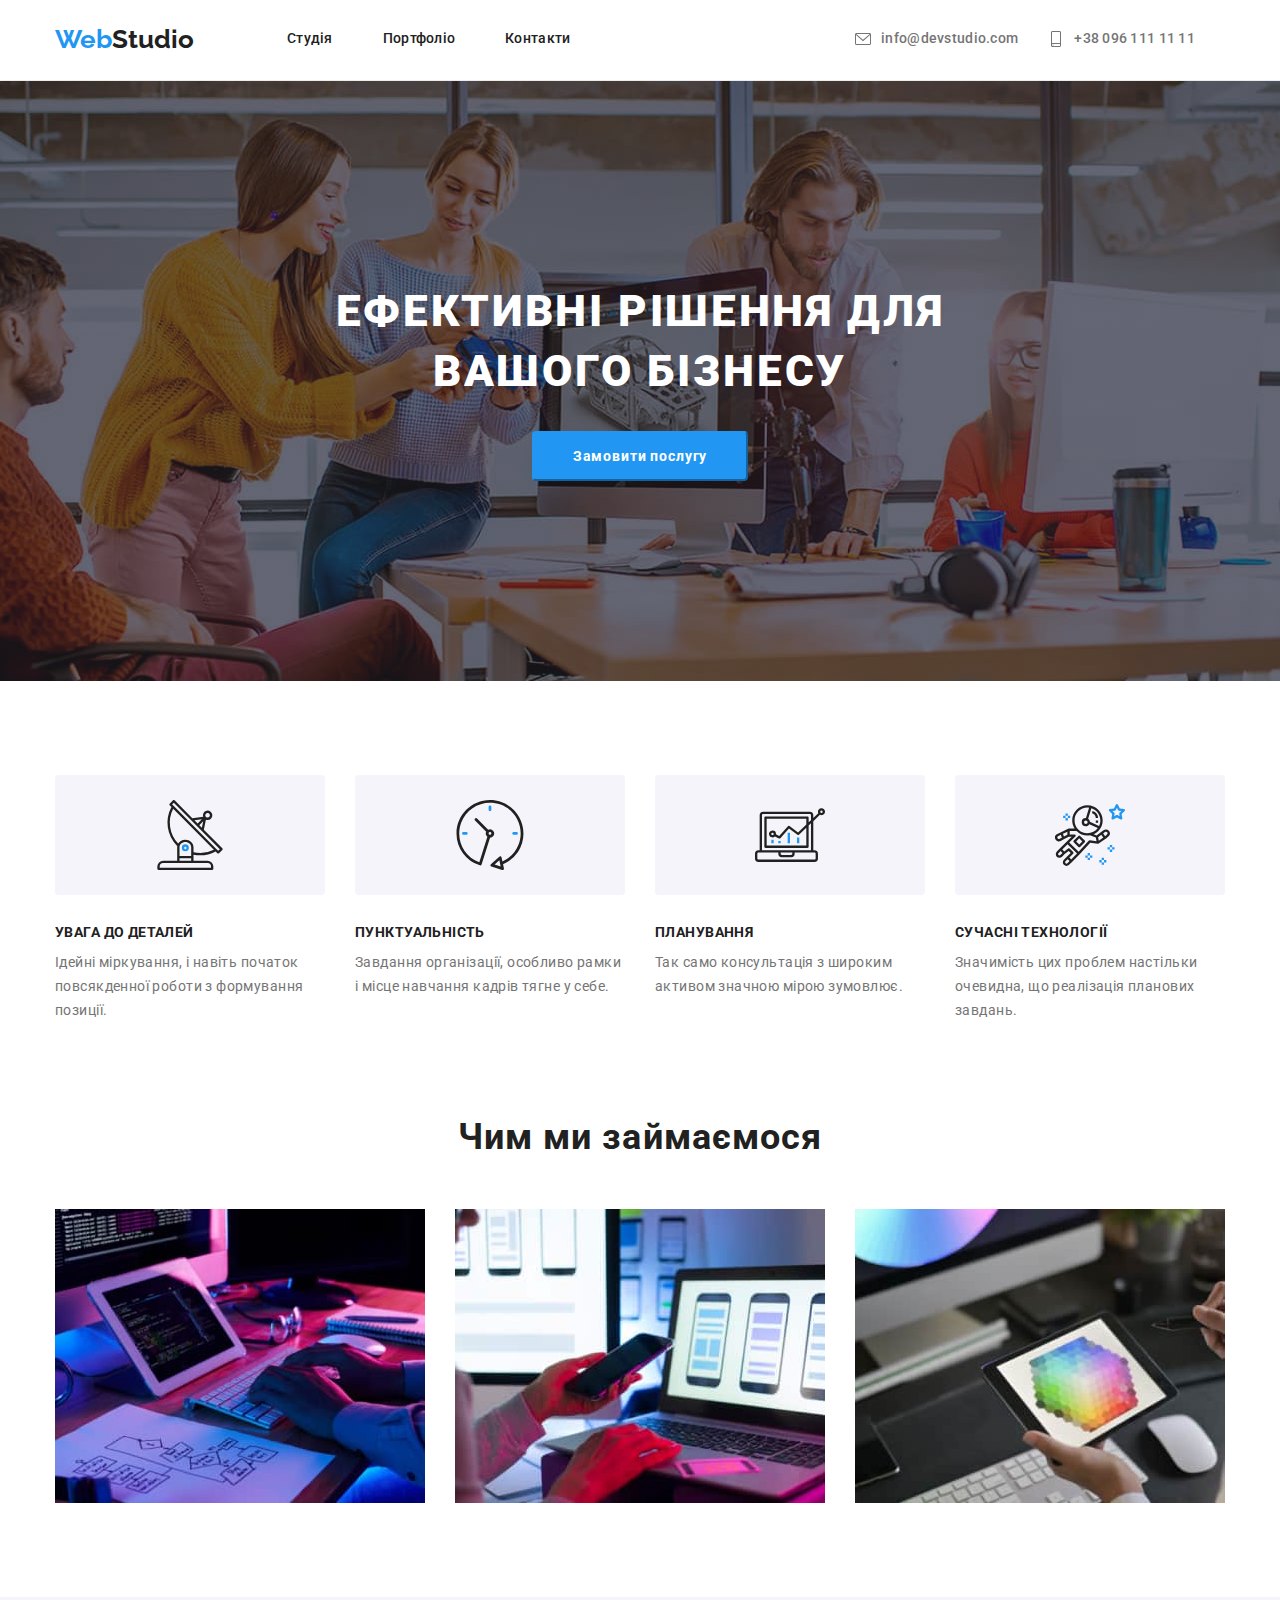
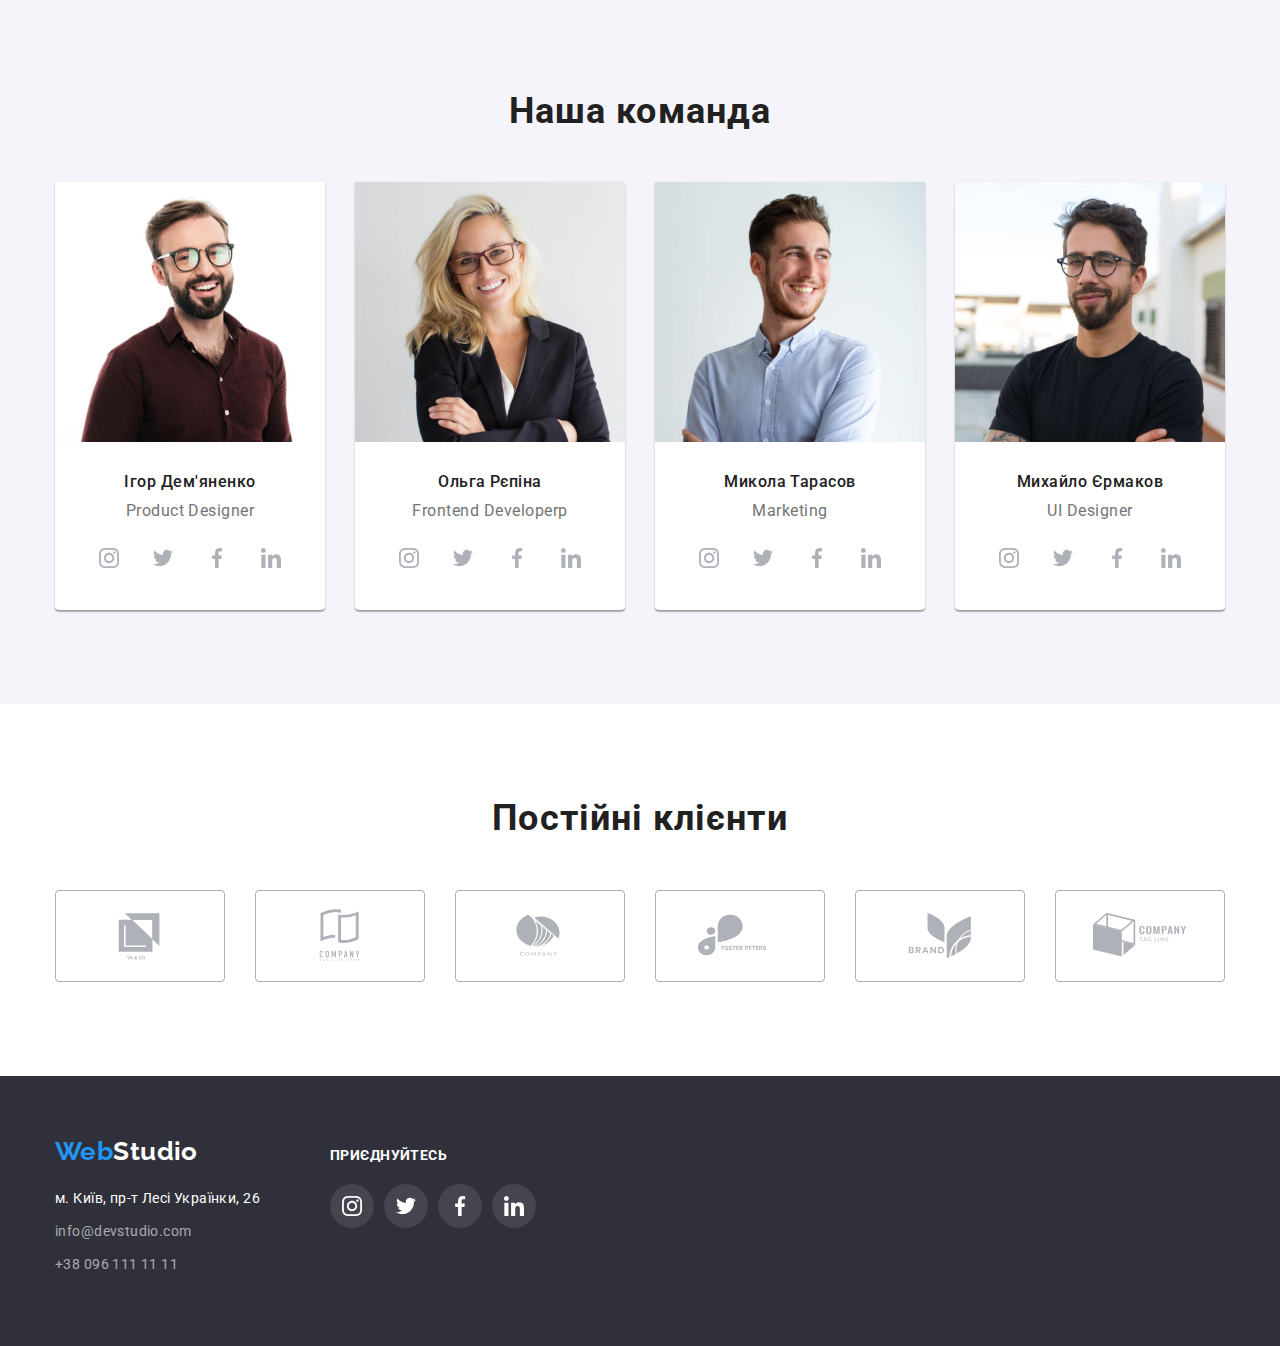
==== index.html @ 7628cca7 "start" ====
<!DOCTYPE html>
<html lang="uk">

<head>
    <meta charset="UTF-8">
    <meta http-equiv="X-UA-Compatible" content="IE=edge">
    <meta name="viewport" content="width=device-width, initial-scale=1.0">
    <link rel="preconnect" href="https://fonts.googleapis.com">
    <link rel="preconnect" href="https://fonts.gstatic.com" crossorigin>
    <link
        href="https://fonts.googleapis.com/css2?family=Raleway:wght@700&family=Roboto:wght@400;500;700;900&display=swap"
        rel="stylesheet">
    <!-- Спочатку нормалізатор -->
    <link rel="stylesheet"
        href="https://cdnjs.cloudflare.com/ajax/libs/modern-normalize/1.0.0/modern-normalize.min.css">
    <!-- В нормалізаторі modern-normalize за замовчуванням заданий глобальний border-box  в своїх стилях його можна не
        вказувати. -->
    <!-- Потім мої стилі -->
    <link rel="stylesheet" href="./css/styles.css" />
    <title>WebStudio</title>
</head>

<body>
    <!------------------------------- Header ------------------->
    <header class="header">
        <div class="container">
            <div class="container-header">
                <nav class="nav-sait">
                    <a class="logo link" href="./index.html" lang="en"><span class="logo-accent">Web</span>Studio</a>
                    <ul class="nav list">
                        <li><a class="nav-link" href="./index.html">Студія</a> </li>
                        <li><a class="nav-link" href="./portfolio.html">Портфоліо</a> </li>
                        <li><a class="nav-link" href="#">Контакти</a> </li>
                    </ul>
                </nav>
                <div class="header-conect">
                    <ul class="conect list">
                        <li class="conect-item">
                            <a class="conect link" href="mailto:info@devstudio.com">
                                <svg class="conect-icon" width="16" height="16">
                                    <use href="./images/symbol-defs.svg#icon-envelope"></use>
                                </svg>info@devstudio.com</a>
                        </li>
                        <li class="conect-item">
                            <a class="conect link" href="tel:+380961111111">
                                <svg class="conect-icon" width="16" height="16">
                                    <use href="./images/symbol-defs.svg#icon-smartphone"></use>
                                </svg>+38 096 111 11 11</a>
                        </li>
                    </ul>
                    </divss=>
                </div>
            </div>
    </header>

    <main>
        <!------------------ section Hero------------------->
        <section class="hero">
            <h1 class="hero-title">Ефективні рішення для вашого бізнесу</h1>
            <button class="hero-button" type="button">Замовити послугу</button>
        </section>
        <!---------------------section benefits ------------------->
        <section class="section">
            <div class="container">
                <!-- ЗАХОВАТИ ЗАГОЛОВОК -->
                <h2 class="visually-hidden">Наші переваги</h2>
                <ul class="list benefits">
                    <li class="benefits-item icon-detail">
                        <h3 class="benefits-title">Увага до деталей</h3>
                        <p class="benefits-text">Ідейні міркування, і навіть початок повсякденної роботи з формування
                            позиції.</p>
                    </li>
                    <li class="benefits-item icon-punctuality">
                        <h3 class="benefits-title">Пунктуальність</h3>
                        <p class="benefits-text">Завдання організації, особливо рамки і місце навчання кадрів тягне у
                            себе.</p>
                    </li>
                    <li class="benefits-item icon-time">
                        <h3 class="benefits-title">Планування</h3>
                        <p class="benefits-text">Так само консультація з широким активом значною мірою зумовлює.</p>
                    </li>
                    <li class="benefits-item icon-tech">
                        <h3 class="benefits-title">Сучасні технології</h3>
                        <p class="benefits-text">Значимість цих проблем настільки очевидна, що реалізація планових
                            завдань.</p>
                    </li>
                </ul>
            </div>
        </section>

        <!-- --------------------------about ------------------------>
        <section class="section about">
            <div class="container">
                <h2 class="about-title">Чим ми займаємося</h2>
                <ul class="about list">
                    <li><img src="./images/box1.jpg" alt="компютер" width="370"></li>
                    <li><img src="./images/box2.jpg" alt="телефон" width="370"></li>
                    <li><img src="./images/box3.jpg" alt="планшет" width="370"></li>
                </ul>
            </div>
        </section>


        <!-- ----------------------- team --------------------------- -->
        <section class="section team">
            <div class="container">
                <h2 class="team-title">Наша команда</h2>
                <ul class=" team list">
                    <li class="card-item">
                        <img src="./images/foto1.jpg" alt="фото-дизайнера" width="270">
                        <div class="card">
                            <h3 class="team-user-name">Ігор Дем'яненко</h3>
                            <p class="team-user">Product Designer</p>
                            <!-- список соц мереж -->
                            <ul class="soc list">
                                <li class="team-soc-item">
                                    <a class="team-soc-link" href="#">
                                        <svg class="soc-icon" with="20" height="20">
                                            <use href="./images/symbol-defs.svg#icon-instagram"></use>
                                        </svg>
                                    </a>
                                </li>
                                <li class="team-soc-item">
                                    <a class="team-soc-link" href="#">
                                        <svg class="soc-icon" with="20" height="20">
                                            <use href="./images/symbol-defs.svg#icon-twitter"></use>
                                        </svg>
                                    </a>
                                </li>
                                <li class="team-soc-item">
                                    <a class="team-soc-link" href="#">
                                        <svg class="soc-icon" with="20" height="20">
                                            <use href="./images/symbol-defs.svg#icon-facebook"></use>
                                        </svg>
                                    </a>
                                </li>
                                <li class="team-soc-item">
                                    <a class="team-soc-link" href="#">
                                        <svg class="soc-icon" with="20" height="20">
                                            <use href="./images/symbol-defs.svg#icon-linkedin"></use>
                                        </svg>
                                    </a>
                                </li>
                            </ul>
                        </div>
                    </li>
                    <li class="card-item">
                        <img src="./images/foto2.jpg" alt="фото-розробника" width="270">
                        <div class="card">
                            <h3 class="team-user-name">Ольга Рєпіна</h3>
                            <p class="team-user">Frontend Developerp</p>
                            <!-- список соц мереж -->
                            <div>
                                <ul class="soc list">
                                    <li class="team-soc-item">
                                        <a class="team-soc-link" href="#">
                                            <svg class="soc-icon" with="20" height="20">
                                                <use href="./images/symbol-defs.svg#icon-instagram"></use>
                                            </svg>
                                        </a>
                                    </li>
                                    <li class="team-soc-item">
                                        <a class="team-soc-link" href="#">
                                            <svg class="soc-icon" with="20" height="20">
                                                <use href="./images/symbol-defs.svg#icon-twitter"></use>
                                            </svg>
                                        </a>
                                    </li>
                                    <li class="team-soc-item">
                                        <a class="team-soc-link" href="#">
                                            <svg class="soc-icon" with="20" height="20">
                                                <use href="./images/symbol-defs.svg#icon-facebook"></use>
                                            </svg>
                                        </a>
                                    </li>
                                    <li class="team-soc-item">
                                        <a class="team-soc-link" href="#">
                                            <svg class="soc-icon" with="20" height="20">
                                                <use href="./images/symbol-defs.svg#icon-linkedin"></use>
                                            </svg>
                                        </a>
                                    </li>
                                </ul>
                            </div>
                    </li>
                    <li class="card-item">
                        <img src="./images/foto3.jpg" alt="фото-маркетолога" width="270">
                        <div class="card">
                            <h3 class="team-user-name">Микола Тарасов</h3>
                            <p class="team-user">Marketing</p>
                            <!-- список соц мереж -->
                            <div>
                                <ul class="soc list">
                                    <li class="team-soc-item">
                                        <a class="team-soc-link" href="#">
                                            <svg class="soc-icon" with="20" height="20">
                                                <use href="./images/symbol-defs.svg#icon-instagram"></use>
                                            </svg>
                                        </a>
                                    </li>
                                    <li class="team-soc-item">
                                        <a class="team-soc-link" href="#">
                                            <svg class="soc-icon" with="20" height="20">
                                                <use href="./images/symbol-defs.svg#icon-twitter"></use>
                                            </svg>
                                        </a>
                                    </li>
                                    <li class="team-soc-item">
                                        <a class="team-soc-link" href="#">
                                            <svg class="soc-icon" with="20" height="20">
                                                <use href="./images/symbol-defs.svg#icon-facebook"></use>
                                            </svg>
                                        </a>
                                    </li>
                                    <li class="team-soc-item">
                                        <a class="team-soc-link" href="#">
                                            <svg class="soc-icon" with="20" height="20">
                                                <use href="./images/symbol-defs.svg#icon-linkedin"></use>
                                            </svg>
                                        </a>
                                    </li>
                                </ul>
                            </div>
                        </div>
                    </li>
                    <li class="card-item">
                        <img src="./images/foto4.jpg" alt="фото-дизайнера-юай" width="270">
                        <div class="card">
                            <h3 class="team-user-name">Михайло Єрмаков</h3>
                            <p class="team-user">UI Designer</p>
                            <!-- список соц мереж -->
                            <div>
                                <ul class="soc list">
                                    <li class="team-soc-item">
                                        <a class="team-soc-link" href="#">
                                            <svg class="soc-icon" with="20" height="20">
                                                <use href="./images/symbol-defs.svg#icon-instagram"></use>
                                            </svg>
                                        </a>
                                    </li>
                                    <li class="team-soc-item">
                                        <a class="team-soc-link" href="#">
                                            <svg class="soc-icon" with="20" height="20">
                                                <use href="./images/symbol-defs.svg#icon-twitter"></use>
                                            </svg>
                                        </a>
                                    </li>
                                    <li class="team-soc-item">
                                        <a class="team-soc-link" href="#">
                                            <svg class="soc-icon" with="20" height="20">
                                                <use href="./images/symbol-defs.svg#icon-facebook"></use>
                                            </svg>
                                        </a>
                                    </li>
                                    <li class="team-soc-item">
                                        <a class="team-soc-link" href="#">
                                            <svg class="soc-icon" with="20" height="20">
                                                <use href="./images/symbol-defs.svg#icon-linkedin"></use>
                                            </svg>
                                        </a>
                                    </li>
                                </ul>
                            </div>
                        </div>
                    </li>
                </ul>
            </div>
        </section>
        <!----------------------- Постійні кліенти client -->
        <section class="section">
            <div class="container">
                <h2 class="client-title">Постійні клієнти</h2>
                <ul class="client list">
                    <li class="client-item">
                        <a class="client-link" href="#">
                            <svg class="client-icon" width="106" height="60">
                                <use href="./images/symbol-defs.svg#icon-Logo1"></use>
                            </svg>
                        </a>
                    </li>
                    <li class="client-item">
                        <a class="client-link" href="#">
                            <svg class="client-icon" width="106" height="60">
                                <use href="./images/symbol-defs.svg#icon-Logo2"></use>
                            </svg>
                        </a>
                    </li>
                    <li class="client-item">
                        <a class="client-link" href="#">
                            <svg class="client-icon" width="106" height="60">
                                <use href="./images/symbol-defs.svg#icon-Logo3"></use>
                            </svg>
                        </a>
                    </li>
                    <li class="client-item">
                        <a class="client-link" href="#">
                            <svg class="client-icon" width="106" height="60">
                                <use href="./images/symbol-defs.svg#icon-Logo4"></use>
                            </svg>
                        </a>
                    </li>
                    <li class="client-item">
                        <a class="client-link" href="#">
                            <svg class="client-icon" width="106" height="60">
                                <use href="./images/symbol-defs.svg#icon-Logo5"></use>
                            </svg>
                        </a>
                    </li>
                    <li class="client-item">
                        <a class="client-link" href="#">
                            <svg class="client-icon" width="106" height="60">
                                <use href="./images/symbol-defs.svg#icon-Logo6"></use>
                            </svg>
                        </a>
                    </li>
                </ul>

            </div>
        </section>
    </main>
    <!------------------------------------- footer -----------------  -->
    <footer class="footer">
        <div class="container container-foot">
            <div class="foot">
                <a class="link footer-logo" href="./index.html" lang="en"><span class="logo-accent">Web</span>Studio</a>
                <address class="container-address">
                    <a class="link address-link" href="https://goo.gl/maps/qexC5noHdbvhc4Kc7" target="_blank"
                        rel="noopener noreferrer">м. Київ, пр-т Лесі Українки, 26</a>
                </address>

                <ul class="foot-contacts list">
                    <li>
                        <a class="foot-contacts link" href="mailto:info@devstudio.com">info@devstudio.com</a>
                    </li>
                    <li>
                        <a class="foot-contacts link" href="tel:+380961111111">+38 096 111 11 11</a>
                    </li>
                </ul>
            </div>

            <div>
                <h3 class="add-title">приєднуйтесь</h3>
                <ul class="soc list">
                    <li class="soc-item">
                        <a class="soc-link" href="#">
                            <svg class="soc-icon" with="20" height="20">
                                <use href="./images/symbol-defs.svg#icon-instagram"></use>
                            </svg>
                        </a>
                    </li>
                    <li class="soc-item">
                        <a class="soc-link" href="#">
                            <svg class="soc-icon" with="20" height="20">
                                <use href="./images/symbol-defs.svg#icon-twitter"></use>
                            </svg>
                        </a>
                    </li>
                    <li class="soc-item">
                        <a class="soc-link" href="#">
                            <svg class="soc-icon" with="20" height="20">
                                <use href="./images/symbol-defs.svg#icon-facebook"></use>
                            </svg>
                        </a>
                    </li>
                    <li class="soc-item">
                        <a class="soc-link" href="#">
                            <svg class="soc-icon" with="20" height="20">
                                <use href="./images/symbol-defs.svg#icon-linkedin"></use>
                            </svg>
                        </a>
                    </li>
                </ul>
            </div>

        </div>
    </footer>
</body>

</html>
---- css/styles.css ----
/* outline: 5px solid black; */
/* background-color:blueviolet; */

:root {
    /* колір текста основного #757575*/
    /* колір текста для заголовок #212121 */
    --primary-text-color: #757575;
    --secondary-text-color: #212121;
    /* акцентный колір фону #2196F3*/
    /* акцентный колір тексту #FFFFFF*/
    --acсent-backgroud: #2196F3;
    --accent-text: #FFFFFF;

    /* колір фона основний  #FFFFFF */
    /* колір фона для Hero та footer #2F303A*/
    --background-color: #F5F4FA;
    --primary-background-color: #FFFFFF;
    --secondary-background-color: #2F303A;
}

/* font-weight: 400; */
/* font-style: normal за замовчуванням є у браузера   */
body {
    font-family: 'Roboto', sans-serif;
    font-size: 14px;
    background-color: var(--primary-background-color);
    color: var(--primary-text-color);
}

.link {
    display: flex;
    text-decoration: none;
}

.list {
    display: flex;
    list-style: none;
}

.button {
    font-family: 'Roboto', sans-serif;
    cursor: pointer;
    text-align: center;
}

/*--- заховати заголовок--- */
.visually-hidden {
    position: absolute;
    white-space: nowrap;
    width: 1px;
    height: 1px;
    overflow: hidden;
    border: 0;
    padding: 0;
    clip: rect(0 0 0 0);
    clip-path: inset(50%);
    margin: -1px;
}

p,
h1,
h2,
h3,
h4,
h5,
h6 {
    margin: 0;
}

ol,
ul {
    margin: 0;
    padding-left: 0;
    list-style: none;
}

a {
    color: currentColor;
    text-decoration: none;
}

img {
    display: block;
    max-width: 100%;
    height: auto;
}

.container {
    /* width: 1170 + 2*15px= 1200; */
    width: 1200px;
    padding-left: 15px;
    padding-right: 15px;
    margin: 0 auto;
}

.section {
    padding-top: 94px;
    padding-bottom: 94px;
}

.current {
    /* --acсent-backgroud: #2196F3; синий */
    color: var(--acсent-backgroud);
}

/* ------------------заголовок с навигацией------------- */
.header {
    padding-top: 24px;
    padding-bottom: 25px;
    border-bottom: 1px solid #ECECEC;
}

/* короб для лого та кроба с навигацией та контактами */
.container-header {
    display: flex;
    align-items: center;
}

/* короб для кнопок с навигацией по сайту  */
.nav-sait {
    display: flex;
    align-items: center;

}

/* короб для телеф та емайла */
.header-conect {
    margin-left: auto;

}


/* =================================================== */
.logo {
    font-family: 'Raleway';
    font-weight: 700;
    font-size: 26px;
    line-height: 1.19;
    color: var(--secondary-text-color);
}

.logo-accent {
    color: var(--acсent-backgroud);
}

.logo.link {
    margin-right: 93px;
}

/* ==================================================== */

/*  элементы навигации по сайту /сайт портфолыо контакты */
.nav {
    gap: 50px;
    font-weight: 500;
    line-height: 1.14;
    color: #212121;
    letter-spacing: 0.02em;
}

.nav-link:hover,
.nav-link:focus {
    color: var(--acсent-backgroud);
}

/* ========== текст номера телефона и емайла====== */
.conect {
    justify-content: baseline;
    font-weight: 500;
    line-height: 1.14;
    letter-spacing: 0.02em;
    color: #757575;
    fill: currentColor;
}

.conect-item {
    margin-right: 30px;
}

.conect-icon {
    margin-right: 10px;
}

.conect-icon:hover,
.conect-icon:focus {
    fill: var(--acсent-backgroud);
}

.conect:hover,
.conect:focus {
    color: var(--acсent-backgroud);
}



/* ----------------------------Hero-------------------- */
.hero {
    max-width: 1600px;
    margin: 0 auto;
    padding: 200px 0px;
    background: var(--secondary-background-color);
    text-align: center;
    background-image: linear-gradient(rgba(47, 48, 58, 0.4), rgba(47, 48, 58, 0.4)), url(../images/hero.jpg);
    background-repeat: no-repeat;
    background-position: center;
    background-size: cover;
}

.hero-title {
    width: 696px;
    font-weight: 900;
    font-size: 44px;
    line-height: calc(60/44);
    color: var(--primary-background-color);
    text-transform: uppercase;
    letter-spacing: 0.06em;
    margin: 0 auto;
    margin-bottom: 30px;


}

.hero-button {
    width: 216px;
    font-weight: 700;
    line-height: 1.87;
    color: var(--accent-text);
    background: var(--acсent-backgroud);
    border-radius: 4px;
    border-color: var(--acсent-backgroud);
    letter-spacing: 0.06em;
    align-items: center;
    padding: 10px 32px;
}

/* -----------------------benefits------------------- */

.benefits {
    gap: 30px;
}

.benefits-item {
    width: 270px;
}

.benefits-item::before {
    display: block;
    content: "";
    height: 120px;
    margin-bottom: 30px;
    background-repeat: no-repeat;
    background-position: center;
    background-color: var(--background-color);
    border-radius: 4px;

}

.icon-detail::before {
    background-image: url(../images/icon/antenna.svg);
}

.icon-punctuality::before {
    background-image: url(../images/icon/clock.svg);
}

.icon-time::before {
    background-image: url(../images/icon/diagram.svg);
}

.icon-tech::before {
    background-image: url(../images/icon/astronaut.svg);
}

/*----- заголовок h3---- */
.benefits-title {
    font-weight: 700;
    font-size: 14px;
    line-height: 1.14;
    color: var(--secondary-text-color);
    letter-spacing: 0.03em;
    text-transform: uppercase;
    margin-bottom: 10px;
}

.benefits-text {
    font-size: 14px;
    line-height: 1.71;
    letter-spacing: 0.03em;
}

/* -------заголовок h2 для about team client---------------- */
.about-title,
.team-title,
.client-title {
    font-weight: 700;
    font-size: 36px;
    line-height: 1.16;
    color: var(--secondary-text-color);
    letter-spacing: 0.03em;
    text-align: center;
    margin-bottom: 50px;
}

/* ---------------------- about --------------------- */
.section.about {
    padding-top: 0px;
}

.about {
    gap: 30px;
}

/* ----------------------------team------------------ */
.team {
    gap: 30px;
    background-color: var(--background-color);
}

.card-item {
    max-width: 270px;
    gap: 30px;
    background: var(--primary-background-color);
    box-shadow: 0px 1px 3px rgba(0, 0, 0, 0.12), 0px 1px 1px rgba(0, 0, 0, 0.14), 0px 2px 1px rgba(0, 0, 0, 0.2);
    border-radius: 0px 0px 4px 4px;
}

.card {
    padding-top: 30px;
    padding-bottom: 30px;
}

.team-user-name {
    font-weight: 500;
    font-size: 16px;
    line-height: 1.19;
    color: var(--secondary-text-color);
    letter-spacing: 0.03em;
    text-align: center;
    margin-bottom: 10px;
}

.team-user {
    font-size: 16px;
    line-height: 1.19;
    letter-spacing: 0.03em;
    text-align: center;
    margin-bottom: 16px;
}

/* список іконок для соц сетей  */
.soc {
    display: flex;
    justify-content: center;
    align-items: baseline;
    gap: 10px;
}

.soc-link {
    fill: currentColor;
    /* передаем колір через fill от
    item  до  link */
}

.team-soc-item {
    color: #AFB1B8;
}

.team-soc-link,
.soc-link {
    width: 44px;
    height: 44px;
    border-radius: 50%;
    display: flex;
    align-items: center;
    justify-content: center;
    fill: currentColor;
    /* передаем колір через fill от
    .team-soc-item  до  team-soc-link */
    background-color: var(--primary-background-color);

}

.team-soc-link:hover,
.team-soc-link:focus {
    /* на білом підсв синім   */
    background-color: var(--acсent-backgroud);
    color: var(--accent-text);
}


/* ---------------------- Постійні кліенти client --> */

.client.list {
    justify-content: space-between;
    text-align: center;
}


.client-link {
    width: 170px;
    height: 92px;
    display: flex;
    justify-content: center;
    align-items: center;
    border: 1px solid #AFB1B8;
    border-radius: 4px;
    color: #AFB1B8;
}

.client-icon {
    fill: currentColor;
}

.client-link:hover,
.client-link:focus {
    border-color: var(--acсent-backgroud);
    color: var(--acсent-backgroud);
}


/* --------------------------footer------- */
.footer {
    max-width: 1600px;
    margin: 0 auto;
    padding-top: 60px;
    padding-bottom: 60px;
    background: var(--secondary-background-color);
    line-height: 1.71;
    letter-spacing: 0.03em;
}

.container-foot {
    display: flex;
    align-items: baseline;
}

.foot {
    display: block;
    margin-right: 70px;
}

.footer-logo {
    font-family: 'Raleway';
    font-style: normal;
    font-weight: 700;
    font-size: 26px;
    line-height: 1.19;
    width: 145px;
    margin-bottom: 20px;
    color: var(--accent-text);
}

.container-address {
    display: block;
    margin-bottom: 9px;
}

.address-link {
    font-style: normal;
    line-height: 1.71;
    letter-spacing: 0.03em;
    color: var(--accent-text);
}

.foot-contacts {
    display: block;
    margin-bottom: 9px;
    color: rgba(255, 255, 255, 0.6);
}


.add-title {
    font-weight: 700;
    font-size: 14px;
    line-height: 1.14;
    color: var(--accent-text);
    letter-spacing: 0.03em;
    text-transform: uppercase;
    margin-bottom: 20px;
}


.soc-item {
    color: #FFFFFF;
}

.soc-link {
    width: 44px;
    height: 44px;
    border-radius: 50%;
    display: flex;
    align-items: center;
    justify-content: center;
    fill: currentColor;
    /* передаем колір через fill от
    item  до  link */
    background-color: rgba(255, 255, 255, 0.1);
}

.soc-link:hover,
.soc-link:focus {
    /* на білом підсв синім   */
    background-color: var(--acсent-backgroud);
    color: var(--accent-text);
}


/* ----------------------------portfolio--------------- */
.btn-container {
    display: flex;
    justify-content: center;
    margin-bottom: 50px;
}

.button-potfolio {
    font-weight: 500;
    font-size: 16px;
    line-height: 1.625;
    color: var(--secondary-text-color);
    letter-spacing: 0.03em;
    padding: 6px 22px;
    background-color: var(--background-color);
    border-radius: 4px;
    border: 1px solid #EEEEEE;
}

.btn-item {
    margin-left: 8px;
}

.button-potfolio:hover,
.button-potfolio:focus {
    color: var(--accent-text);
    background: var(--acсent-backgroud)
}

.products-card {
    display: flex;
    flex-wrap: wrap;
    gap: 30px;
    background: var(--primary-background-color);
    /* flex-basis: calc((100% - 30px) / 3); */
}

.products-card-item:hover,
.products-card-item:focus {
    box-shadow: 0px 1px 1px rgba(0, 0, 0, 0.12), 0px 4px 4px rgba(0, 0, 0, 0.06), 1px 4px 6px rgba(0, 0, 0, 0.16);
}

.products-text {
    padding: 20px 24px;
    border: 1px solid #EEEEEE;
}

.products-title {
    font-weight: 700;
    font-size: 18px;
    line-height: 2;
    color: var(--secondary-text-color);
    letter-spacing: 0.06em;
    margin-bottom: 4px;
}

.products-item {
    font-size: 16px;
    line-height: 1.875;
    letter-spacing: 0.03em;
}
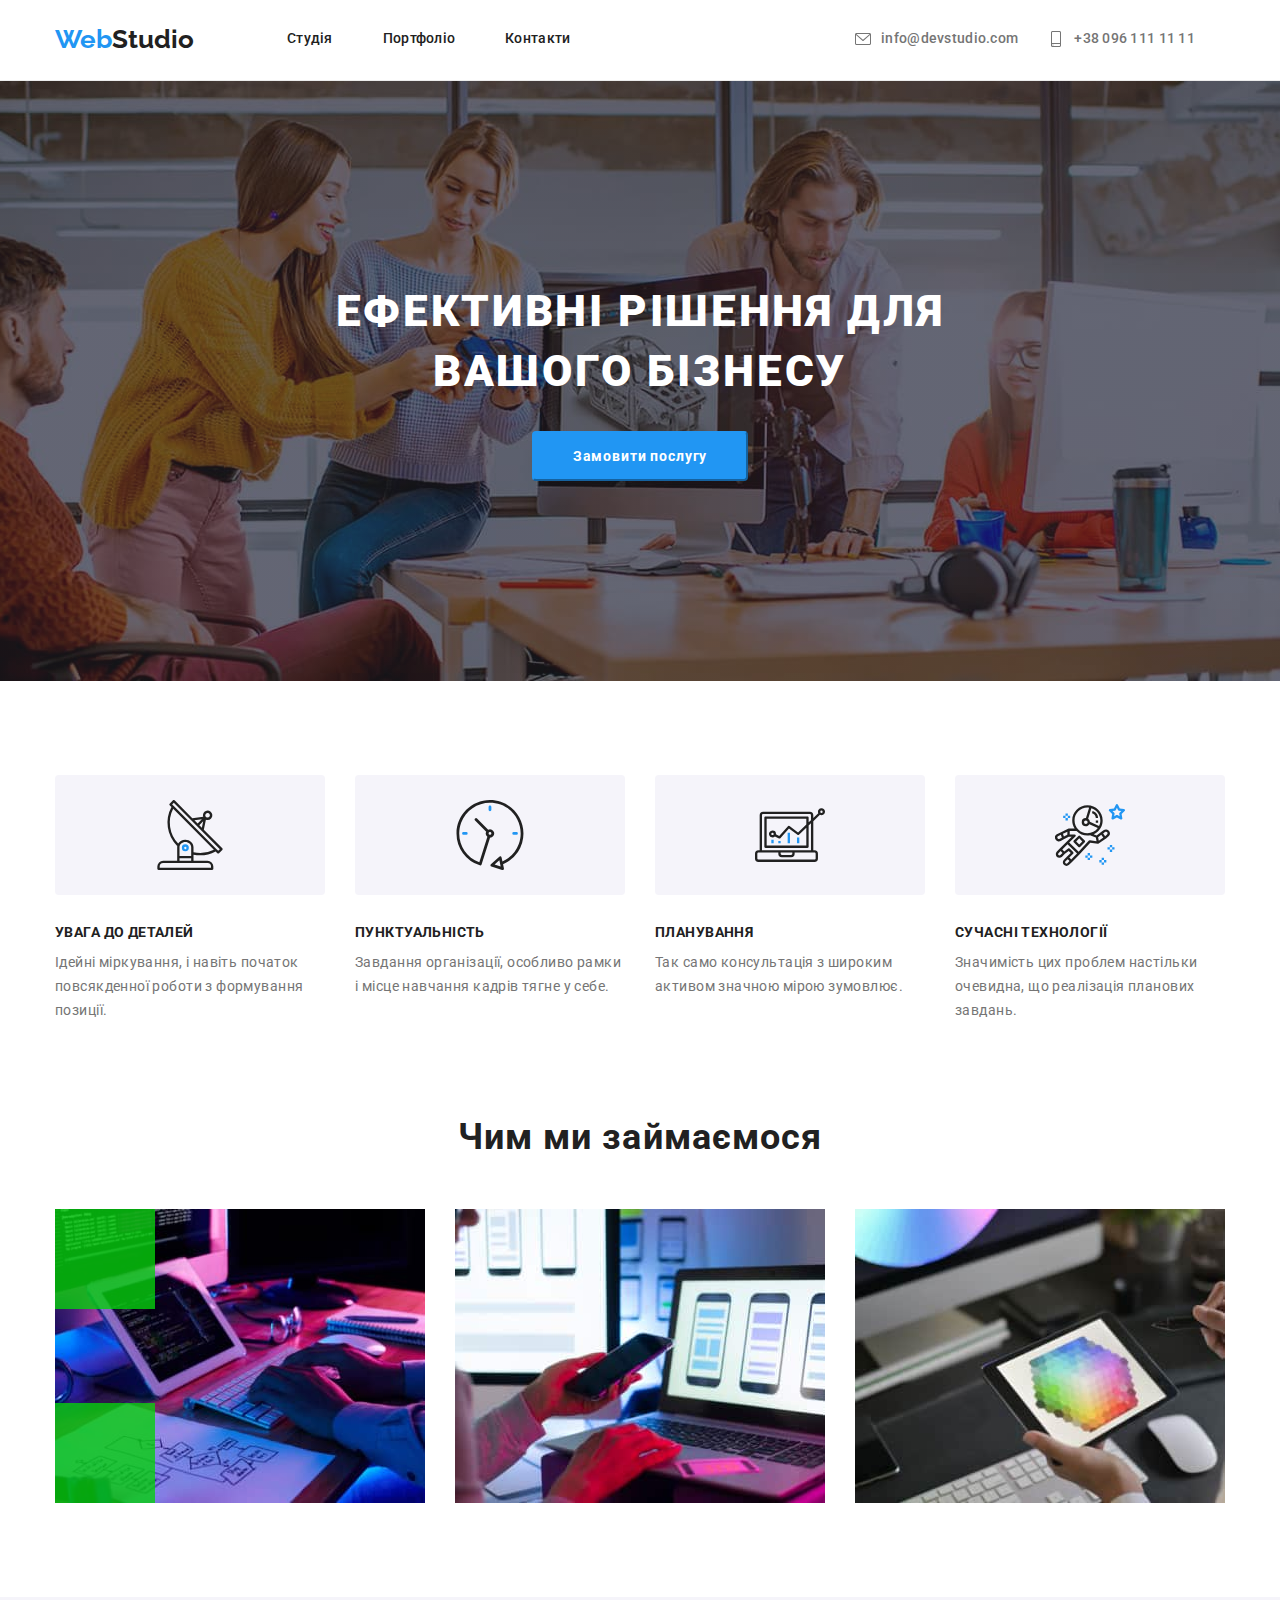
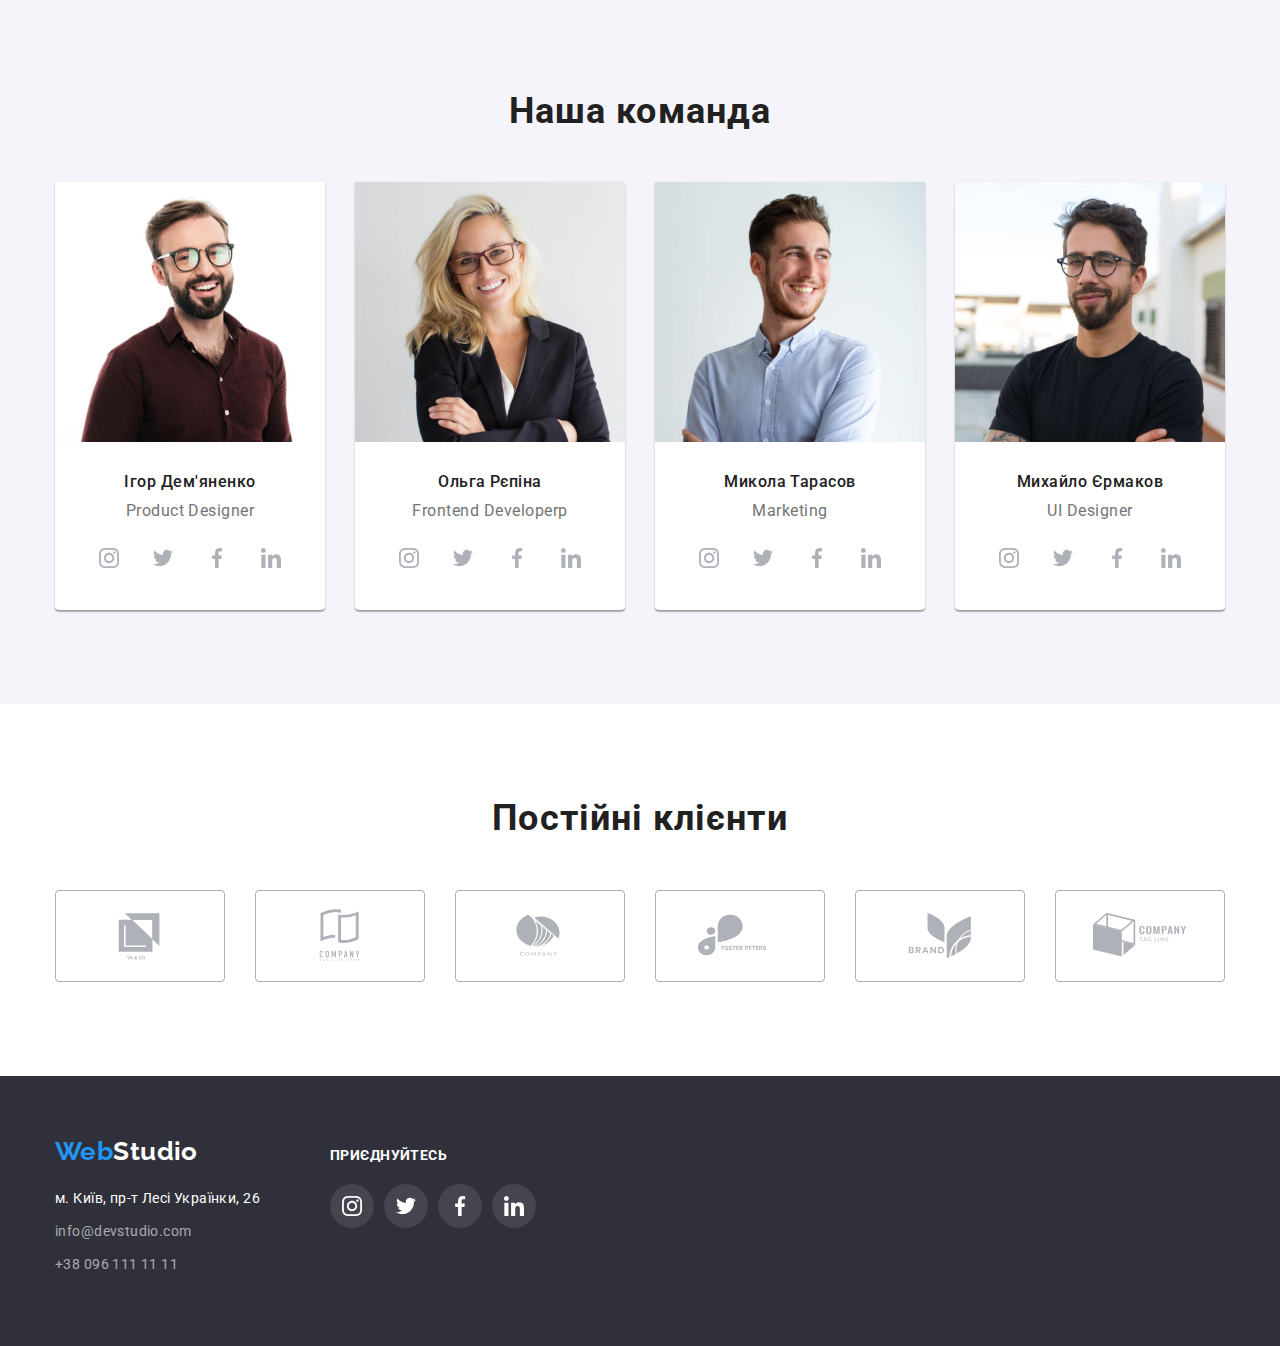
==== commit 475a2b64: "add com" ====
--- a/index.html
+++ b/index.html
@@ -57,7 +57,15 @@
         <!------------------ section Hero------------------->
         <section class="hero">
             <h1 class="hero-title">Ефективні рішення для вашого бізнесу</h1>
-            <button class="hero-button" type="button">Замовити послугу</button>
+            <button class="hero-button" type="button" data-modal-open>Замовити послугу</button>
+            <div class="backdrop is-hidden" data-modal>
+                <div class="modal">
+                    <a class="data-modal-close" href="">
+                        <svg class="" width="30" height="30">
+                            <use href="./images/symbol-defs.svg#icon-close-2"></use>
+                        </svg></a>
+                </div>
+            </div>
         </section>
         <!---------------------section benefits ------------------->
         <section class="section">
@@ -93,10 +101,22 @@
             <div class="container">
                 <h2 class="about-title">Чим ми займаємося</h2>
                 <ul class="about list">
-                    <li><img src="./images/box1.jpg" alt="компютер" width="370"></li>
-                    <li><img src="./images/box2.jpg" alt="телефон" width="370"></li>
+                    <li> <img src="./images/box1.jpg" alt="компютер" width="370">
+                        <div class="about-box1">
+                            <p></p>
+                        </div>
+                    </li>
+                    <li><img src="./images/box2.jpg" alt="телефон" width="370">
+                        <div class="about-box2">
+                        </div>
+
+                    </li>
+
                     <li><img src="./images/box3.jpg" alt="планшет" width="370"></li>
-                </ul>
+
+
+                </ul>
+            </div>
             </div>
         </section>
 
@@ -374,6 +394,7 @@
 
         </div>
     </footer>
+    <script src="./js/modal.js"></script>
 </body>
 
 </html>--- a/css/styles.css
+++ b/css/styles.css
@@ -118,6 +118,7 @@
 
 /* короб для кнопок с навигацией по сайту  */
 .nav-sait {
+    
     display: flex;
     align-items: center;
 
@@ -162,6 +163,14 @@
 .nav-link:focus {
     color: var(--acсent-backgroud);
 }
+
+/* .nav-link {margin-bottom: 28px;
+    width: 48px;
+height: 8px;
+background: #2196F3;
+border-radius: 2px;}  */
+
+
 
 /* ========== текст номера телефона и емайла====== */
 .conect {
@@ -233,6 +242,38 @@
     padding: 10px 32px;
 }
 
+/* ----------------модальне вікно---- */
+
+.backdrop {
+    position: fixed;
+    top: 0px;
+    left: 0px;
+    width: 100%;
+    height: 100%;
+    background: rgba(0, 0, 0, 0.2);
+}
+
+.backdrop.is-hidden {
+    opacity: 0;
+    pointer-events: none;
+}
+
+.modal {
+    position: absolute;
+    top: 50%;
+    left: 50%;
+    transform: translate(-50%, -50%);
+    min-width: 528px;
+    min-height: 581px;
+    background: #FFFFFF;
+    box-shadow: 0px 1px 3px rgba(0, 0, 0, 0.12), 0px 1px 1px rgba(0, 0, 0, 0.14), 0px 2px 1px rgba(0, 0, 0, 0.2);
+    border-radius: 4px;
+    padding: 8px;
+    text-align: right;
+
+
+}
+
 /* -----------------------benefits------------------- */
 
 .benefits {
@@ -306,10 +347,28 @@
     padding-top: 0px;
 }
 
-.about {
+.about.list {position: relative;
     gap: 30px;
 }
 
+.about-box1 {
+    left: 0;
+    bottom: 0;
+    position: absolute;
+     width:100px;
+     height:100px;
+   
+        background: rgba(6, 207, 13, 0.8);
+    }
+        .about-box2 {
+            left: 0;
+            top: 0;
+            position: absolute;
+            width: 100px;
+            height: 100px;
+    
+            background: rgba(6, 207, 13, 0.8);
+        }
 /* ----------------------------team------------------ */
 .team {
     gap: 30px;
@@ -420,7 +479,7 @@
 
 /* --------------------------footer------- */
 .footer {
-    max-width: 1600px;
+
     margin: 0 auto;
     padding-top: 60px;
     padding-bottom: 60px;
@@ -561,8 +620,36 @@
     margin-bottom: 4px;
 }
 
-.products-item {
+.products-type {
     font-size: 16px;
     line-height: 1.875;
     letter-spacing: 0.03em;
+
+}
+
+.product-overflow {
+    position: relative;
+    left: 0px; 
+   overflow: hidden; 
+}
+
+.products-actions {
+    position: absolute;
+    top: 0; 
+    left: 0;
+    font-weight: 400;
+    font-size: 18px;
+    line-height: 1.56;
+    letter-spacing: 0.03em;
+    color: var(--accent-text);
+    padding: 63px 23px;
+    background: rgba(33, 150, 243, 0.9);
+    opacity: 0;
+    transform: translateY(100%);
+    transition: transform 250ms cubic-bezier(0.4, 0, 0.2, 1);
+}
+
+.products-card-item:hover .products-actions {
+    opacity: 1;
+     transform: translateY(0%); 
 }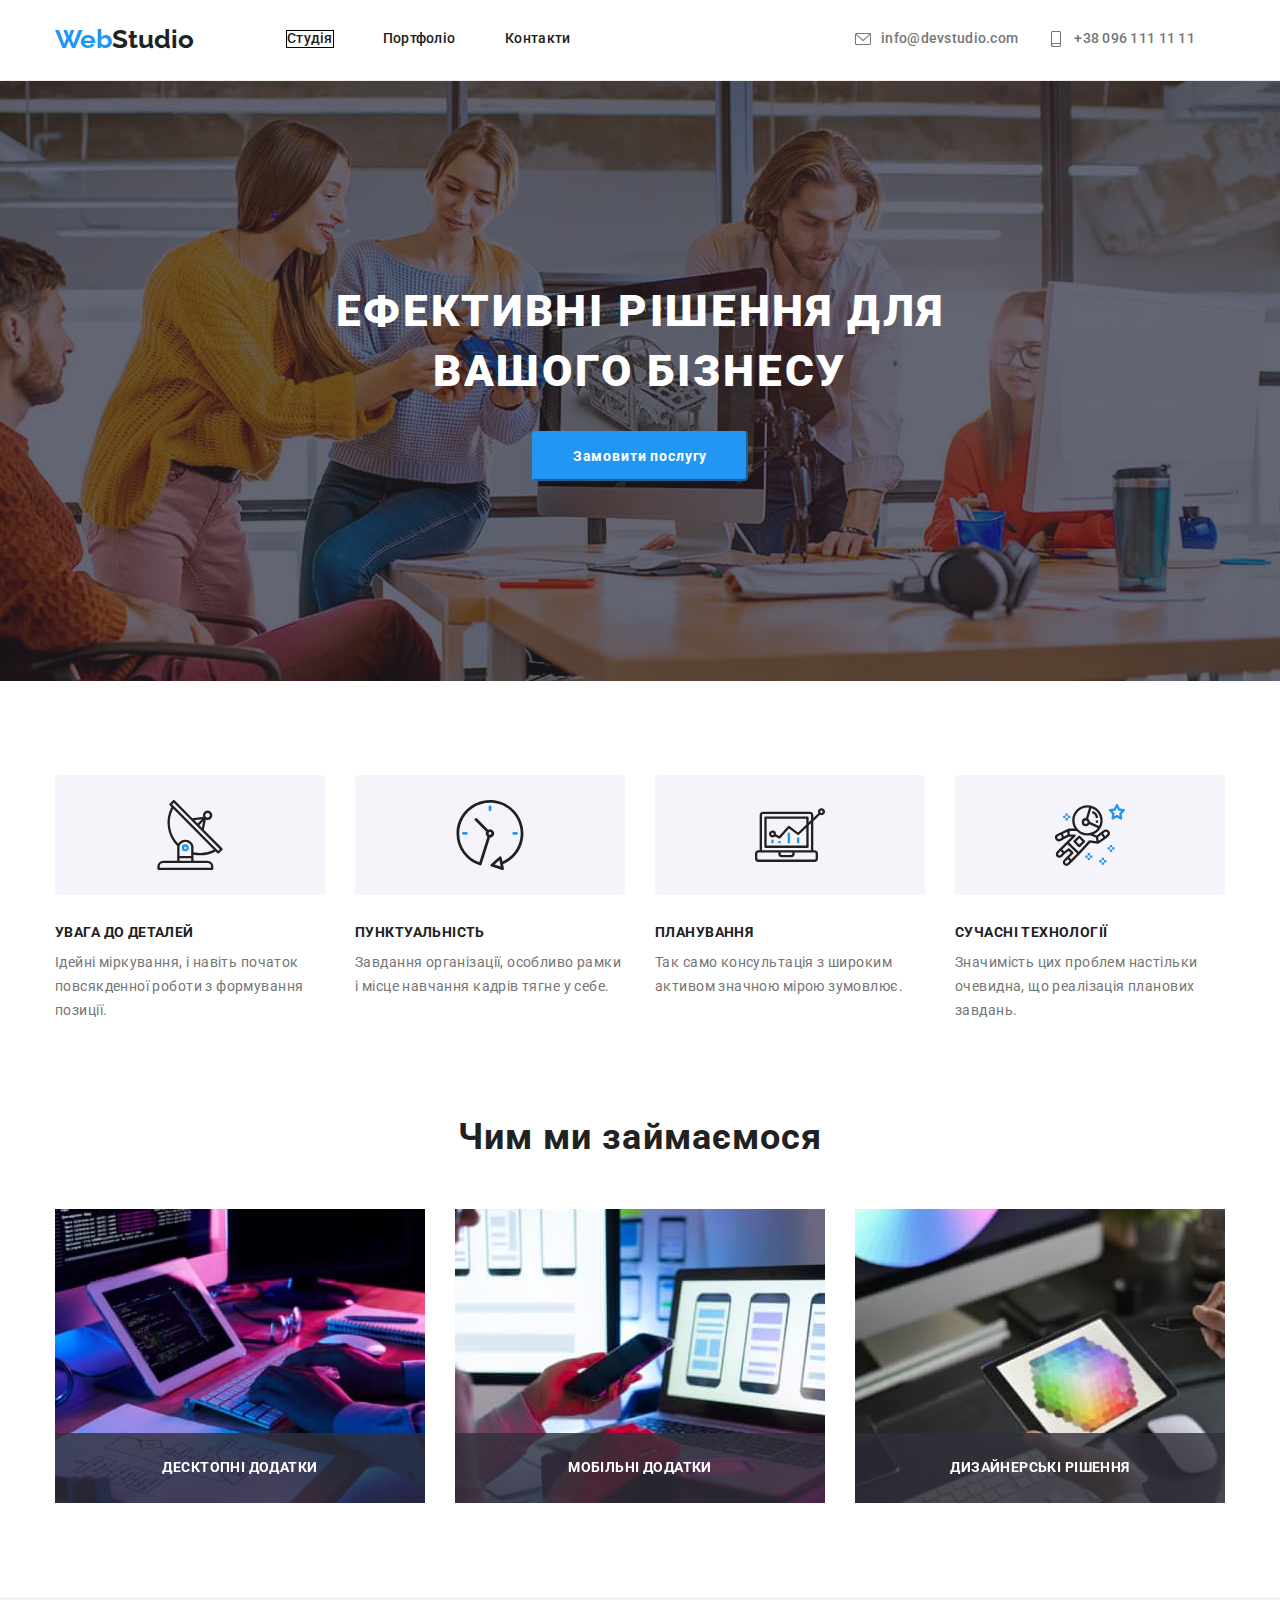
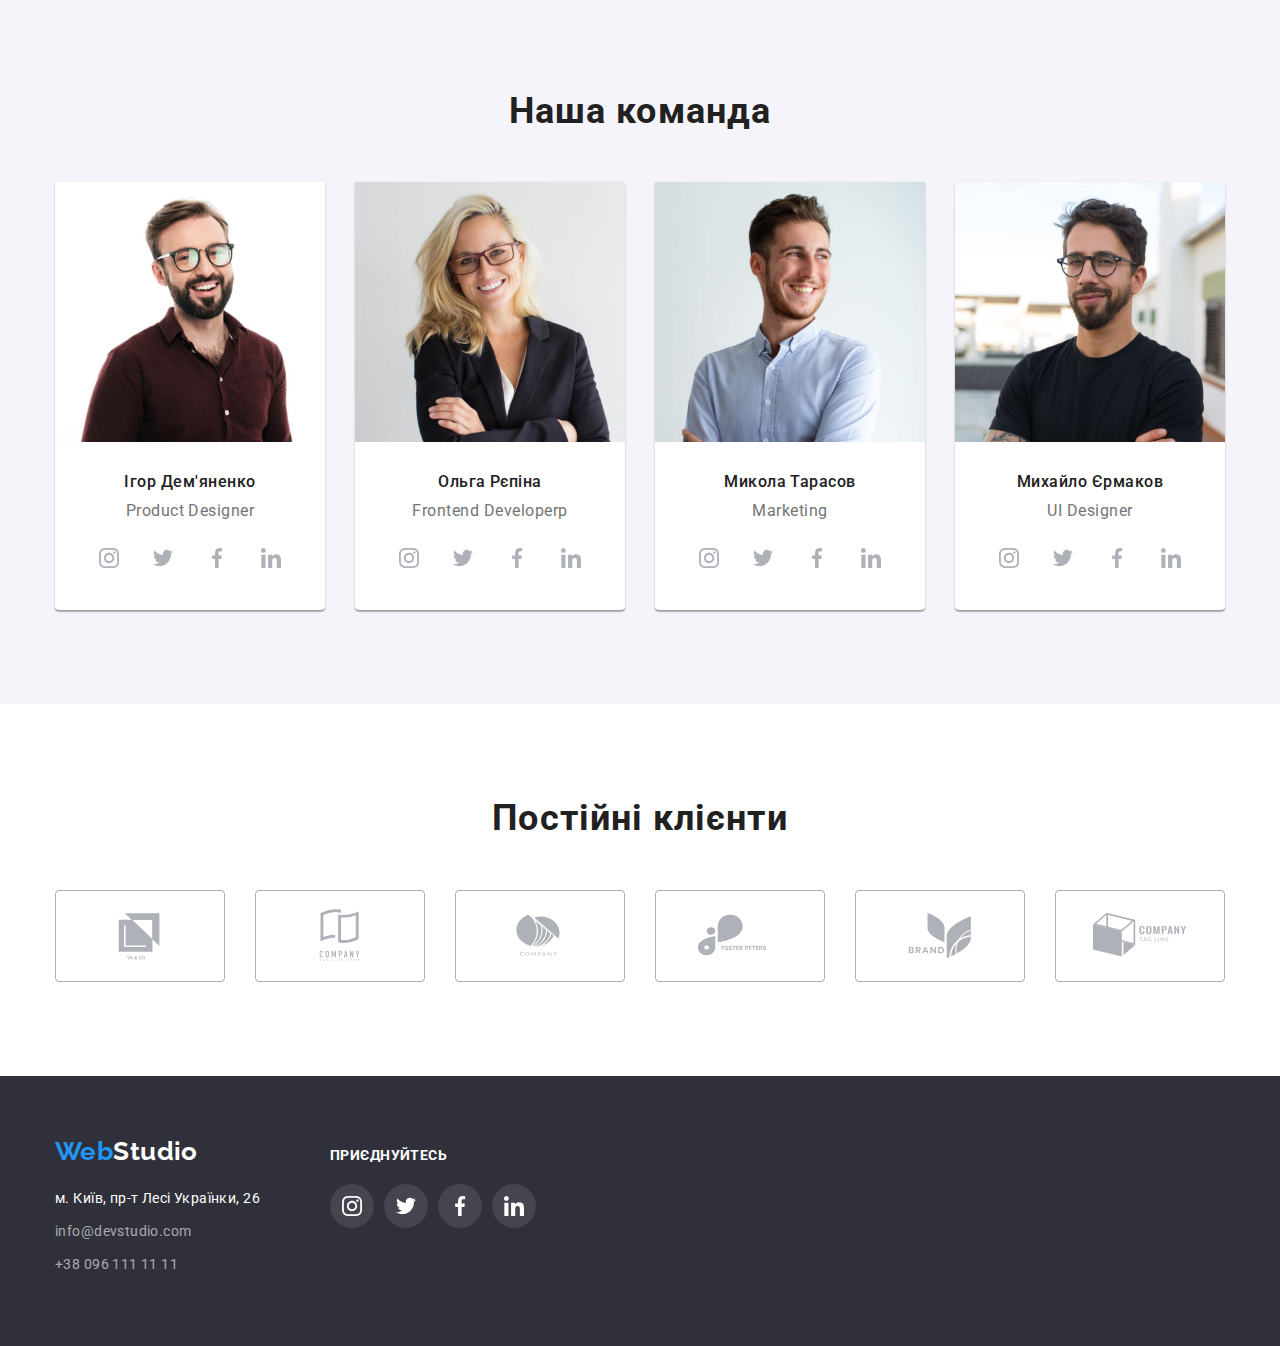
==== commit 3eef65a3: "add com1" ====
--- a/index.html
+++ b/index.html
@@ -28,7 +28,7 @@
                 <nav class="nav-sait">
                     <a class="logo link" href="./index.html" lang="en"><span class="logo-accent">Web</span>Studio</a>
                     <ul class="nav list">
-                        <li><a class="nav-link" href="./index.html">Студія</a> </li>
+                        <li class="nav-item"><a class="nav-link" href="./index.html">Студія</a> </li>
                         <li><a class="nav-link" href="./portfolio.html">Портфоліо</a> </li>
                         <li><a class="nav-link" href="#">Контакти</a> </li>
                     </ul>
@@ -101,20 +101,24 @@
             <div class="container">
                 <h2 class="about-title">Чим ми займаємося</h2>
                 <ul class="about list">
-                    <li> <img src="./images/box1.jpg" alt="компютер" width="370">
-                        <div class="about-box1">
-                            <p></p>
-                        </div>
-                    </li>
-                    <li><img src="./images/box2.jpg" alt="телефон" width="370">
-                        <div class="about-box2">
-                        </div>
-
-                    </li>
-
-                    <li><img src="./images/box3.jpg" alt="планшет" width="370"></li>
-
-
+                    <li class="about-item">
+                        <img src="./images/box1.jpg" alt="компютер" width="370">
+                        <div class="about-box">
+                            <p class="about-text">десктопні додатки</p>
+                        </div>
+                    </li>
+
+                    <li class="about-item"><img src="./images/box2.jpg" alt="телефон" width="370">
+                        <div class="about-box">
+                            <p class="about-text">мобільні додатки</p>
+                        </div>
+                    </li>
+
+                    <li class="about-item"><img src="./images/box3.jpg" alt="планшет" width="370">
+                        <div class="about-box">
+                            <p class="about-text">дизайнерські рішення</p>
+                        </div>
+                    </li>
                 </ul>
             </div>
             </div>
@@ -391,7 +395,6 @@
                     </li>
                 </ul>
             </div>
-
         </div>
     </footer>
     <script src="./js/modal.js"></script>
--- a/css/styles.css
+++ b/css/styles.css
@@ -1,7 +1,11 @@
 /* outline: 5px solid black; */
 /* background-color:blueviolet; */
 
+/* Для всіх ефектів ховер і фокуса (колір, фон, тінь) зроблені переходи. Час - 250ms,
+функція розподілу часу - cubic-bezier(0.4, 0, 0.2, 1) */
+
 :root {
+    --timing-function: 250ms cubic-bezier(0.4, 0, 0.2, 1);
     /* колір текста основного #757575*/
     /* колір текста для заголовок #212121 */
     --primary-text-color: #757575;
@@ -10,7 +14,6 @@
     /* акцентный колір тексту #FFFFFF*/
     --acсent-backgroud: #2196F3;
     --accent-text: #FFFFFF;
-
     /* колір фона основний  #FFFFFF */
     /* колір фона для Hero та footer #2F303A*/
     --background-color: #F5F4FA;
@@ -116,9 +119,8 @@
     align-items: center;
 }
 
-/* короб для кнопок с навигацией по сайту  */
+/* короб для ссылок с навигацией по сайту  */
 .nav-sait {
-    
     display: flex;
     align-items: center;
 
@@ -150,7 +152,7 @@
 
 /* ==================================================== */
 
-/*  элементы навигации по сайту /сайт портфолыо контакты */
+/*  элементы навигации по сайту /сайт портфолио контакты */
 .nav {
     gap: 50px;
     font-weight: 500;
@@ -162,17 +164,23 @@
 .nav-link:hover,
 .nav-link:focus {
     color: var(--acсent-backgroud);
-}
-
-/* .nav-link {margin-bottom: 28px;
+    transition: var(--timing-function);
+}
+
+
+.nav-item {
+    outline: 1px solid black;
+}
+
+.nav-item::after {
+    display:block;
     width: 48px;
-height: 8px;
-background: #2196F3;
-border-radius: 2px;}  */
-
-
-
-/* ========== текст номера телефона и емайла====== */
+    height: 4px;
+    background: #2196F3;
+    border-radius: 2px;
+}
+
+/* ========== номера телефона и емайла====== */
 .conect {
     justify-content: baseline;
     font-weight: 500;
@@ -190,14 +198,10 @@
     margin-right: 10px;
 }
 
-.conect-icon:hover,
-.conect-icon:focus {
-    fill: var(--acсent-backgroud);
-}
-
 .conect:hover,
 .conect:focus {
     color: var(--acсent-backgroud);
+    transition: var(--timing-function);
 }
 
 
@@ -245,7 +249,7 @@
 /* ----------------модальне вікно---- */
 
 .backdrop {
-    position: fixed;
+    position:fixed;
     top: 0px;
     left: 0px;
     width: 100%;
@@ -347,28 +351,35 @@
     padding-top: 0px;
 }
 
-.about.list {position: relative;
+.about.list {
     gap: 30px;
 }
 
-.about-box1 {
+.about-item {
+    position: relative;
+}
+
+.about-box {
+    position: absolute;
     left: 0;
     bottom: 0;
-    position: absolute;
-     width:100px;
-     height:100px;
-   
-        background: rgba(6, 207, 13, 0.8);
-    }
-        .about-box2 {
-            left: 0;
-            top: 0;
-            position: absolute;
-            width: 100px;
-            height: 100px;
-    
-            background: rgba(6, 207, 13, 0.8);
-        }
+    width: 100%;
+    height: 70px;
+    background: rgba(47, 48, 58, 0.8);
+    text-align: center;
+    padding: 27px;
+}
+
+.about-text {
+    font-weight: 700;
+    font-size: 14px;
+    line-height: 1.14;
+    letter-spacing: 0.03em;
+    text-transform: uppercase;
+    color: var(--accent-text);
+
+}
+
 /* ----------------------------team------------------ */
 .team {
     gap: 30px;
@@ -444,6 +455,7 @@
     /* на білом підсв синім   */
     background-color: var(--acсent-backgroud);
     color: var(--accent-text);
+    transition: var(--timing-function);
 }
 
 
@@ -474,6 +486,7 @@
 .client-link:focus {
     border-color: var(--acсent-backgroud);
     color: var(--acсent-backgroud);
+    transition: var(--timing-function);
 }
 
 
@@ -561,6 +574,7 @@
     /* на білом підсв синім   */
     background-color: var(--acсent-backgroud);
     color: var(--accent-text);
+    transition: var(--timing-function);
 }
 
 
@@ -590,7 +604,8 @@
 .button-potfolio:hover,
 .button-potfolio:focus {
     color: var(--accent-text);
-    background: var(--acсent-backgroud)
+    background: var(--acсent-backgroud);
+    transition: var(--timing-function);
 }
 
 .products-card {
@@ -604,6 +619,7 @@
 .products-card-item:hover,
 .products-card-item:focus {
     box-shadow: 0px 1px 1px rgba(0, 0, 0, 0.12), 0px 4px 4px rgba(0, 0, 0, 0.06), 1px 4px 6px rgba(0, 0, 0, 0.16);
+    transition: var(--timing-function);
 }
 
 .products-text {
@@ -629,13 +645,13 @@
 
 .product-overflow {
     position: relative;
-    left: 0px; 
-   overflow: hidden; 
+    left: 0px;
+    overflow: hidden;
 }
 
 .products-actions {
     position: absolute;
-    top: 0; 
+    top: 0;
     left: 0;
     font-weight: 400;
     font-size: 18px;
@@ -651,5 +667,6 @@
 
 .products-card-item:hover .products-actions {
     opacity: 1;
-     transform: translateY(0%); 
+    transform: translateY(0%);
+
 }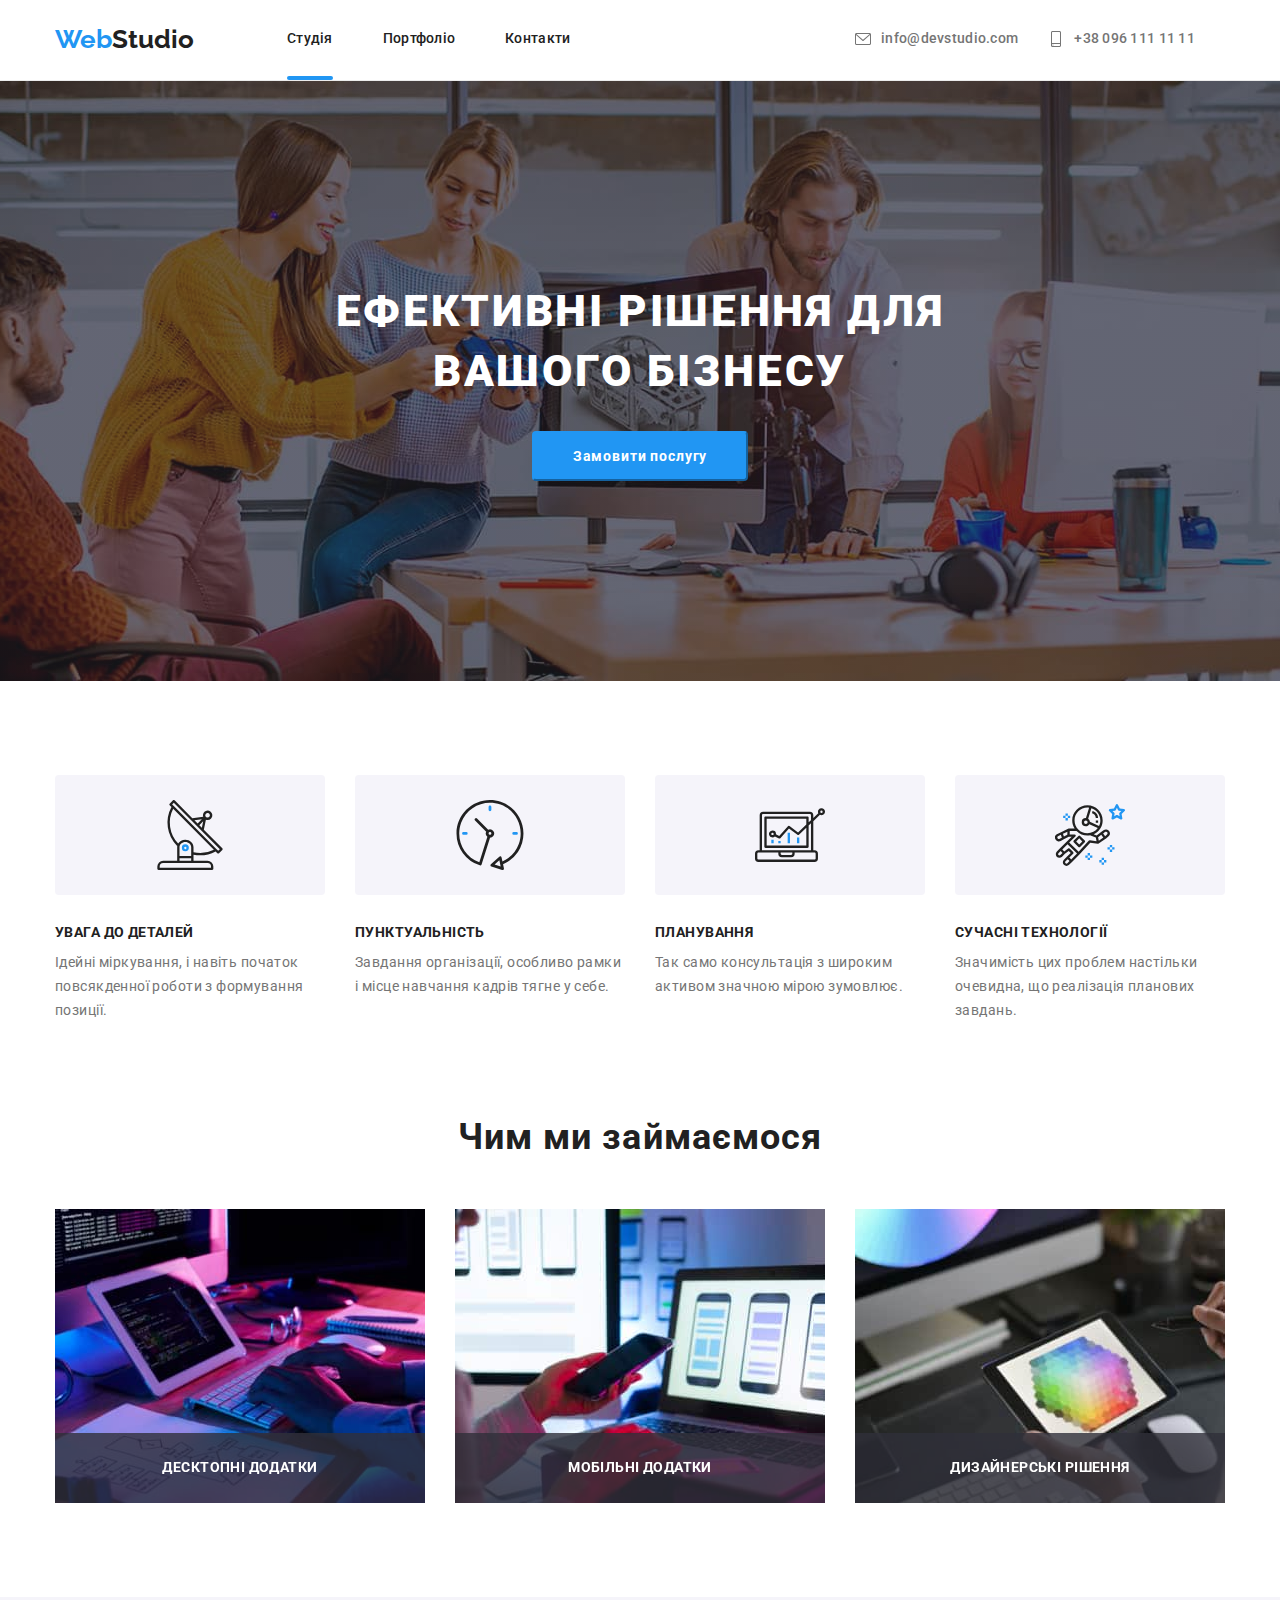
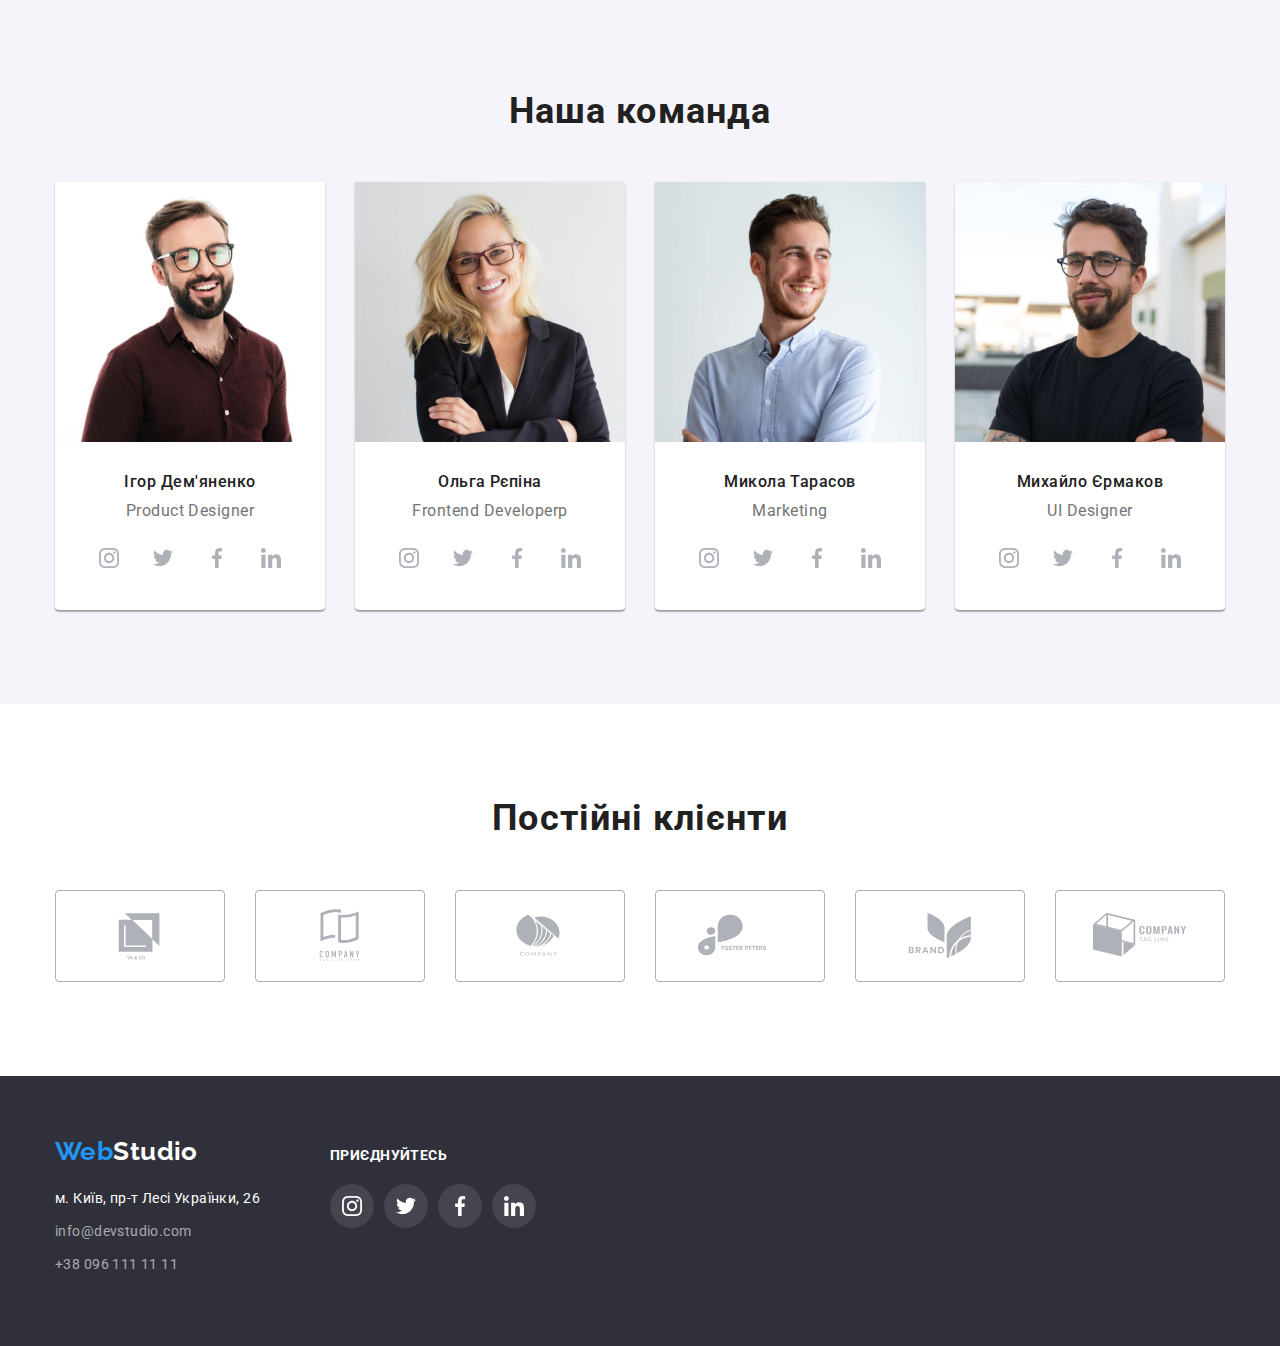
==== commit c91988a1: "add com2" ====
--- a/index.html
+++ b/index.html
@@ -48,9 +48,9 @@
                                 </svg>+38 096 111 11 11</a>
                         </li>
                     </ul>
-                    </divss=>
                 </div>
             </div>
+        </div>
     </header>
 
     <main>
--- a/css/styles.css
+++ b/css/styles.css
@@ -111,6 +111,7 @@
     padding-top: 24px;
     padding-bottom: 25px;
     border-bottom: 1px solid #ECECEC;
+   
 }
 
 /* короб для лого та кроба с навигацией та контактами */
@@ -169,15 +170,22 @@
 
 
 .nav-item {
-    outline: 1px solid black;
+   position: relative;
 }
 
 .nav-item::after {
-    display:block;
-    width: 48px;
+     position: absolute; 
+     left: 0px;
+     top: 45px;
+    content: "";
+    width: 100%;
     height: 4px;
-    background: #2196F3;
+    background:var(--acсent-backgroud);
     border-radius: 2px;
+   
+
+
+
 }
 
 /* ========== номера телефона и емайла====== */
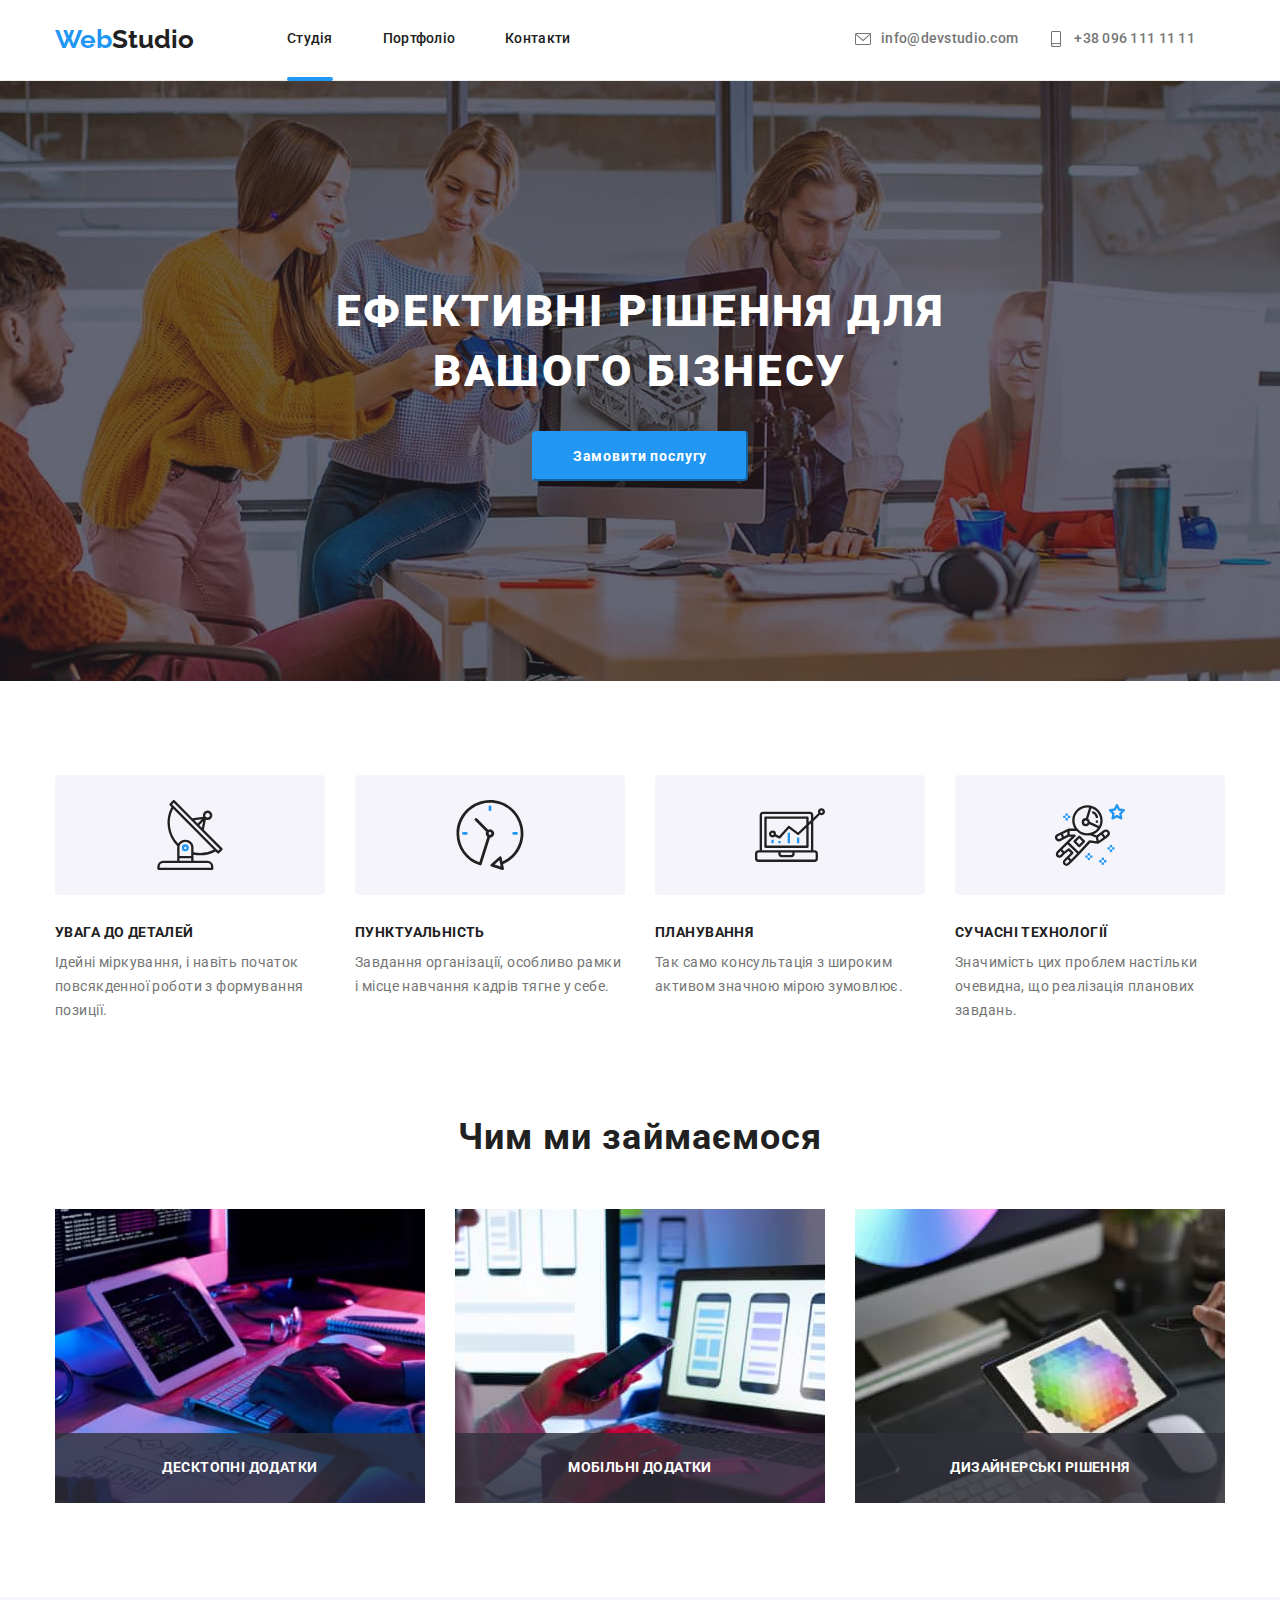
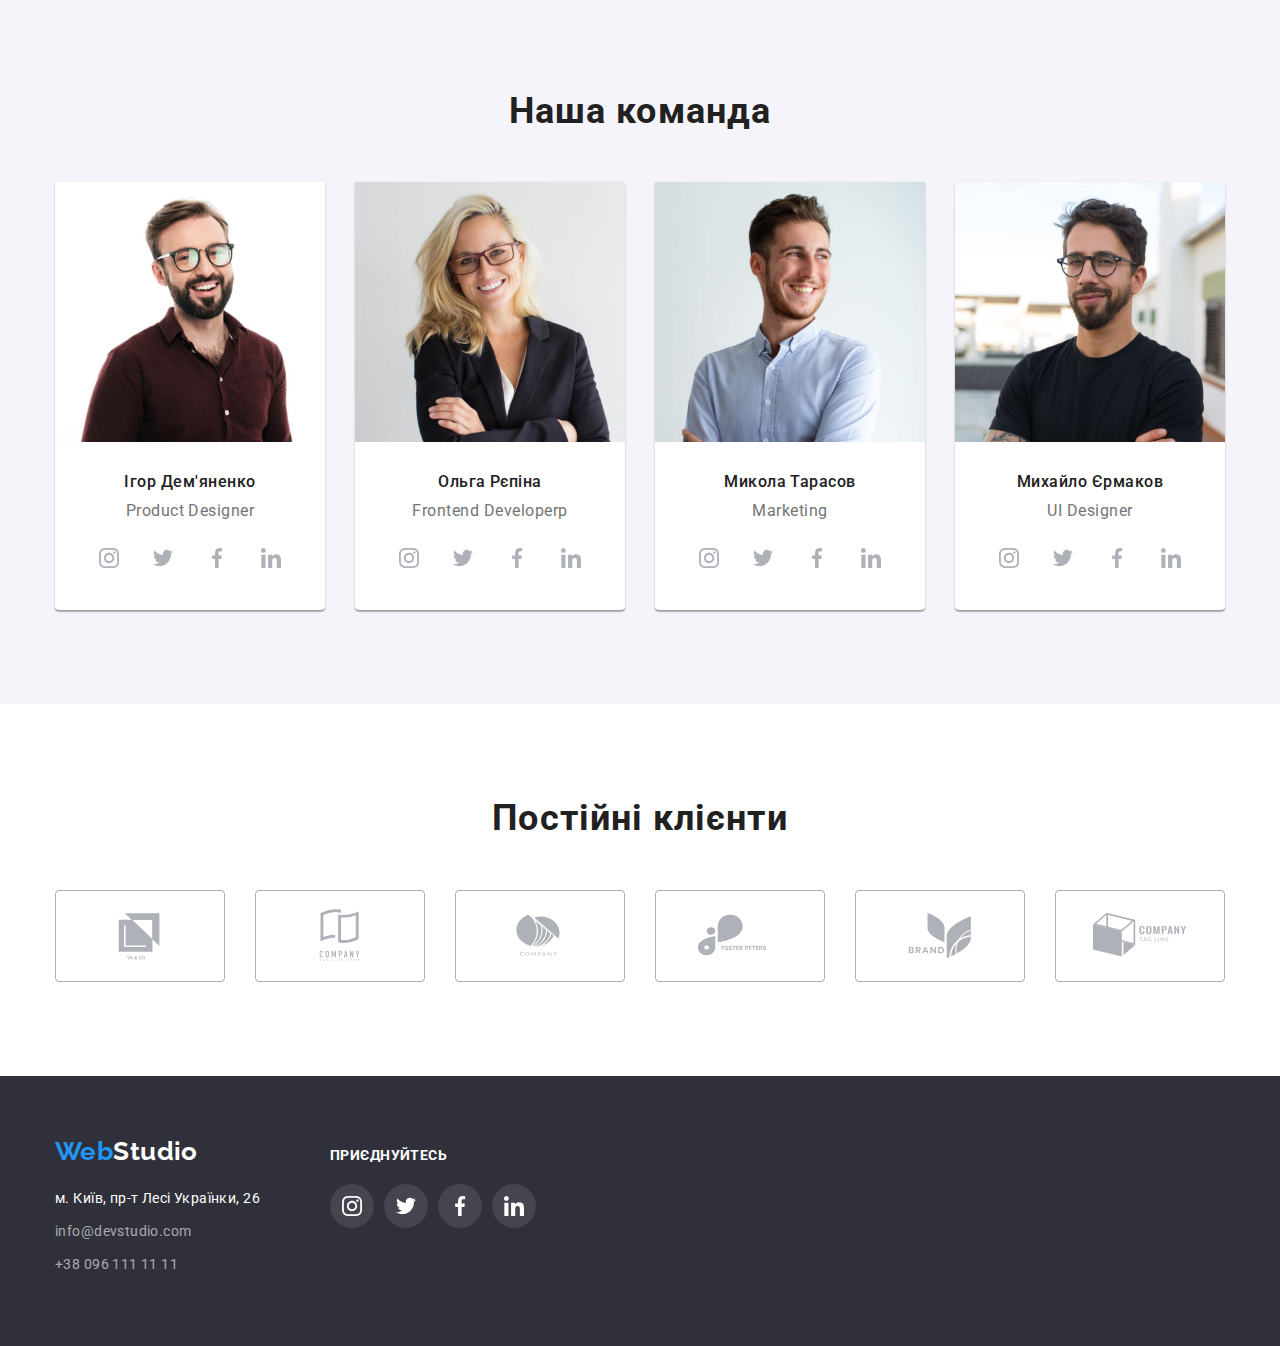
==== commit bc3dd3e6: "add corr" ====
--- a/index.html
+++ b/index.html
@@ -58,14 +58,6 @@
         <section class="hero">
             <h1 class="hero-title">Ефективні рішення для вашого бізнесу</h1>
             <button class="hero-button" type="button" data-modal-open>Замовити послугу</button>
-            <div class="backdrop is-hidden" data-modal>
-                <div class="modal">
-                    <a class="data-modal-close" href="">
-                        <svg class="" width="30" height="30">
-                            <use href="./images/symbol-defs.svg#icon-close-2"></use>
-                        </svg></a>
-                </div>
-            </div>
         </section>
         <!---------------------section benefits ------------------->
         <section class="section">
@@ -397,6 +389,15 @@
             </div>
         </div>
     </footer>
+    <div class="backdrop is-hidden" data-modal>
+        <div class="modal">
+            <button type="button" class="modal-close-btn" data-modal-close>
+                <svg width="18" height="18">
+                    <use href="./images/symbol-defs.svg#icon-close"></use>
+                </svg>
+            </button>
+        </div>
+    </div>
     <script src="./js/modal.js"></script>
 </body>
 
--- a/css/styles.css
+++ b/css/styles.css
@@ -111,7 +111,7 @@
     padding-top: 24px;
     padding-bottom: 25px;
     border-bottom: 1px solid #ECECEC;
-   
+
 }
 
 /* короб для лого та кроба с навигацией та контактами */
@@ -162,27 +162,31 @@
     letter-spacing: 0.02em;
 }
 
+.nav-link {
+    transition: var(--timing-function);
+}
+
 .nav-link:hover,
 .nav-link:focus {
     color: var(--acсent-backgroud);
-    transition: var(--timing-function);
+
 }
 
 
 .nav-item {
-   position: relative;
+    position: relative;
 }
 
 .nav-item::after {
-     position: absolute; 
-     left: 0px;
-     top: 45px;
+    position: absolute;
+    left: 0px;
+    top: 46px;
     content: "";
     width: 100%;
     height: 4px;
-    background:var(--acсent-backgroud);
+    background: var(--acсent-backgroud);
     border-radius: 2px;
-   
+
 
 
 
@@ -196,6 +200,7 @@
     letter-spacing: 0.02em;
     color: #757575;
     fill: currentColor;
+    transition:color var(--timing-function);
 }
 
 .conect-item {
@@ -209,7 +214,6 @@
 .conect:hover,
 .conect:focus {
     color: var(--acсent-backgroud);
-    transition: var(--timing-function);
 }
 
 
@@ -254,40 +258,7 @@
     padding: 10px 32px;
 }
 
-/* ----------------модальне вікно---- */
-
-.backdrop {
-    position:fixed;
-    top: 0px;
-    left: 0px;
-    width: 100%;
-    height: 100%;
-    background: rgba(0, 0, 0, 0.2);
-}
-
-.backdrop.is-hidden {
-    opacity: 0;
-    pointer-events: none;
-}
-
-.modal {
-    position: absolute;
-    top: 50%;
-    left: 50%;
-    transform: translate(-50%, -50%);
-    min-width: 528px;
-    min-height: 581px;
-    background: #FFFFFF;
-    box-shadow: 0px 1px 3px rgba(0, 0, 0, 0.12), 0px 1px 1px rgba(0, 0, 0, 0.14), 0px 2px 1px rgba(0, 0, 0, 0.2);
-    border-radius: 4px;
-    padding: 8px;
-    text-align: right;
-
-
-}
-
 /* -----------------------benefits------------------- */
-
 .benefits {
     gap: 30px;
 }
@@ -451,19 +422,19 @@
     display: flex;
     align-items: center;
     justify-content: center;
+    background-color: var(--primary-background-color);
+    transition: color var(--timing-function), background-color var(--timing-function);
     fill: currentColor;
-    /* передаем колір через fill от
-    .team-soc-item  до  team-soc-link */
-    background-color: var(--primary-background-color);
-
-}
+}
+
+/* передаем колір через fill от .team-soc-item до team-soc-link */
 
 .team-soc-link:hover,
 .team-soc-link:focus {
     /* на білом підсв синім   */
     background-color: var(--acсent-backgroud);
     color: var(--accent-text);
-    transition: var(--timing-function);
+
 }
 
 
@@ -484,6 +455,7 @@
     border: 1px solid #AFB1B8;
     border-radius: 4px;
     color: #AFB1B8;
+    transition: color var(--timing-function), border-color var(--timing-function);
 }
 
 .client-icon {
@@ -494,7 +466,7 @@
 .client-link:focus {
     border-color: var(--acсent-backgroud);
     color: var(--acсent-backgroud);
-    transition: var(--timing-function);
+
 }
 
 
@@ -575,6 +547,7 @@
     /* передаем колір через fill от
     item  до  link */
     background-color: rgba(255, 255, 255, 0.1);
+    transition: color var(--timing-function), background-color var(--timing-function);
 }
 
 .soc-link:hover,
@@ -582,9 +555,7 @@
     /* на білом підсв синім   */
     background-color: var(--acсent-backgroud);
     color: var(--accent-text);
-    transition: var(--timing-function);
-}
-
+}
 
 /* ----------------------------portfolio--------------- */
 .btn-container {
@@ -603,6 +574,8 @@
     background-color: var(--background-color);
     border-radius: 4px;
     border: 1px solid #EEEEEE;
+    transition: color var(--timing-function), background-color var(--timing-function);
+
 }
 
 .btn-item {
@@ -612,8 +585,7 @@
 .button-potfolio:hover,
 .button-potfolio:focus {
     color: var(--accent-text);
-    background: var(--acсent-backgroud);
-    transition: var(--timing-function);
+    background-color: var(--acсent-backgroud);
 }
 
 .products-card {
@@ -624,10 +596,13 @@
     /* flex-basis: calc((100% - 30px) / 3); */
 }
 
+.products-card-item {
+    transition: box-shadow var(--timing-function);
+}
+
 .products-card-item:hover,
 .products-card-item:focus {
     box-shadow: 0px 1px 1px rgba(0, 0, 0, 0.12), 0px 4px 4px rgba(0, 0, 0, 0.06), 1px 4px 6px rgba(0, 0, 0, 0.16);
-    transition: var(--timing-function);
 }
 
 .products-text {
@@ -653,7 +628,6 @@
 
 .product-overflow {
     position: relative;
-    left: 0px;
     overflow: hidden;
 }
 
@@ -661,20 +635,65 @@
     position: absolute;
     top: 0;
     left: 0;
+    height: 100%;
     font-weight: 400;
     font-size: 18px;
     line-height: 1.56;
     letter-spacing: 0.03em;
     color: var(--accent-text);
-    padding: 63px 23px;
-    background: rgba(33, 150, 243, 0.9);
+    padding: 63px 24px 0px 24px;
+   background: rgba(33, 150, 243, 0.9);
+    transform: translateY(100%);
+    transition: transform var(--timing-function);
+    /* overflow:auto; */
+}
+
+.products-card-item:hover .products-actions {
+    transform: translateY(0%);
+}
+
+/* ----------------модальне вікно---- */
+
+.backdrop {
+    position: fixed;
+    top: 0px;
+    left: 0px;
+    width: 100%;
+    height: 100%;
+    background: rgba(0, 0, 0, 0.2);
+    transition: opacity var(--timing-function), visibility var(--timing-function);
+}
+
+/*  кінцевий стан модалки  */
+.modal {
+    position: absolute;
+    top: 50%;
+    left: 50%;
+    min-width: 528px;
+    min-height: 581px;
+    background: var(--primary-background-color);
+    box-shadow: 0px 1px 3px rgba(0, 0, 0, 0.12), 0px 1px 1px rgba(0, 0, 0, 0.14), 0px 2px 1px rgba(0, 0, 0, 0.2);
+    border-radius: 4px;
+    padding: 8px;
+    text-align: right;
+    transform: translate(-50%, -50%) scaleY(1) ;
+    transition: transform 300ms linear; 
+}
+
+/*  початковий стан модалки захований backdrop-ом   */
+.backdrop.is-hidden .modal {
+     transform:translate(-50%, -50%) scaleY(0) rotate(90deg); 
+   
+}
+
+.backdrop.is-hidden {
     opacity: 0;
-    transform: translateY(100%);
-    transition: transform 250ms cubic-bezier(0.4, 0, 0.2, 1);
-}
-
-.products-card-item:hover .products-actions {
-    opacity: 1;
-    transform: translateY(0%);
-
+    visibility: hidden;
+    pointer-events: none;
+}
+
+.modal-close-btn {
+    border: none;
+    background-color: transparent;
+    padding: 0;
 }